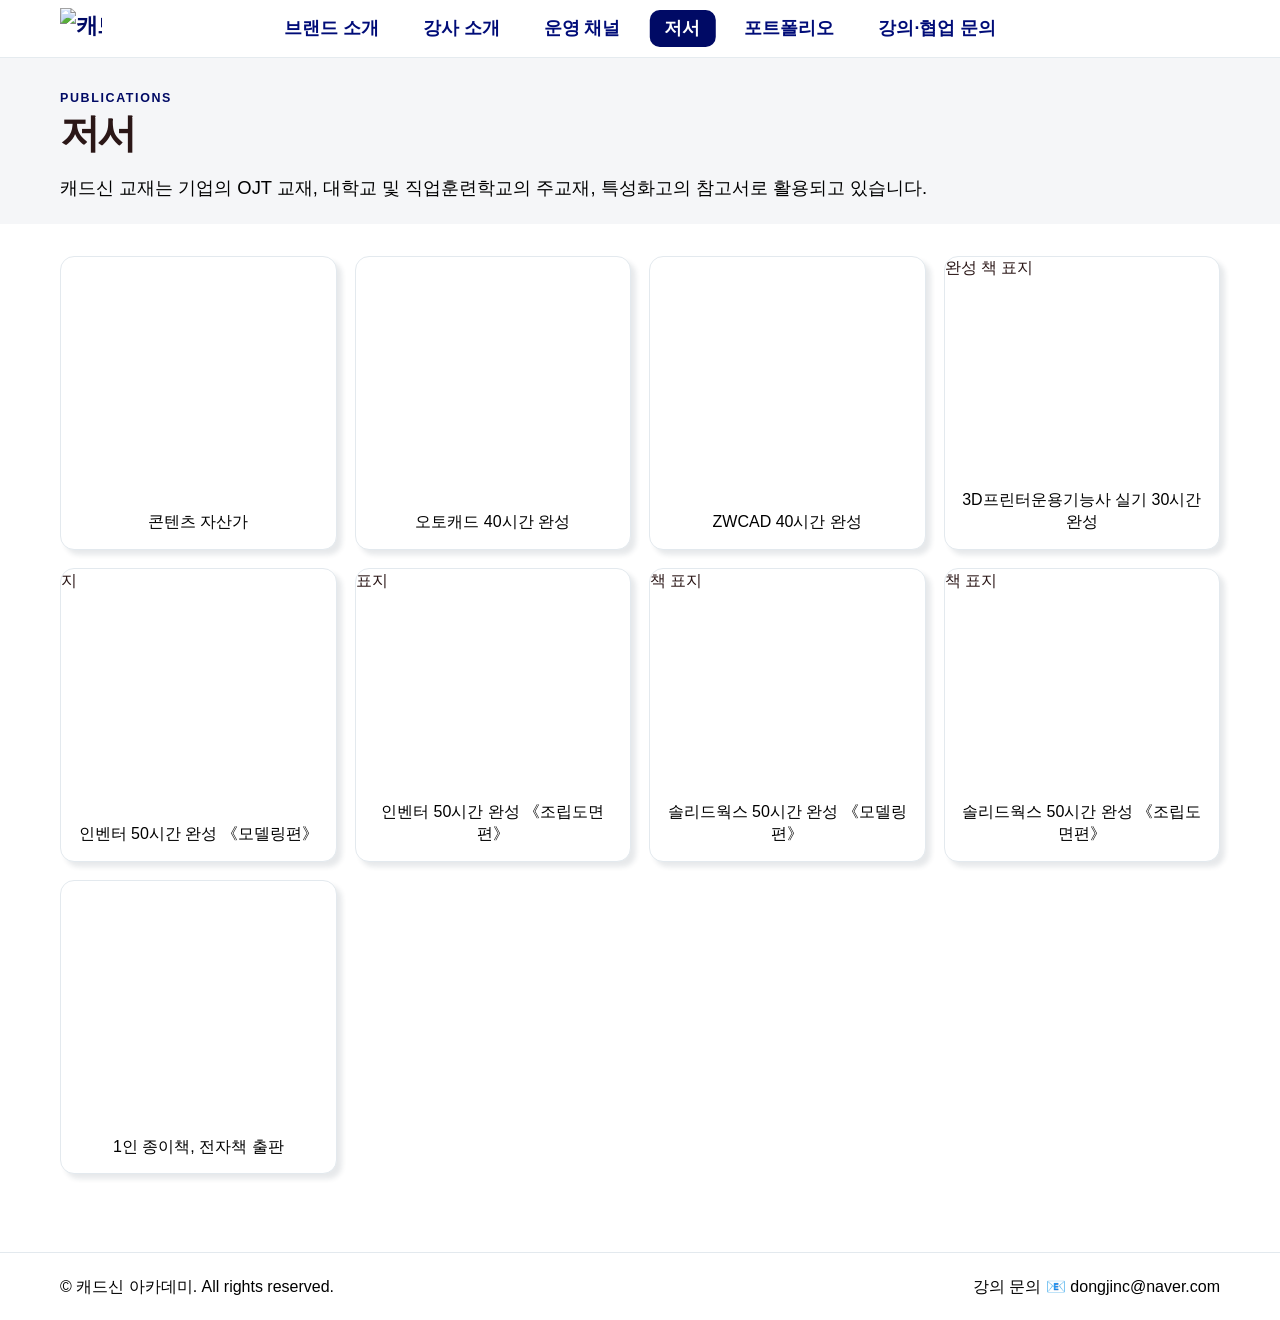
==== books.html @ bcdb4523 "Add files via upload" ====
<!doctype html>
<html lang="ko">
  <head>
    <meta charset="utf-8"><meta name="viewport" content="width=device-width,initial-scale=1">
    <title>
       저서 | 캐드신 
    </title>
    <link rel="icon" href="assets/logo.svg"><link rel="stylesheet" href="styles.css">
  </head>
  <body>
    <header class="site-header">
      <div class="container header-inner">
        <a class="brand" href="index.html">
          <img src="assets/logo.svg" alt="캐드신 로고">
        </a>
        <button class="menu-toggle" aria-expanded="false" aria-label="메뉴 열기">
           메뉴 
        </button>
        <nav class="nav">
          <a href="index.html">브랜드 소개</a>
          <a href="instructor.html">
             강사 소개 
          </a>
          <a href="channels.html">
             운영 채널 
          </a>
          <a href="books.html">
             저서 
          </a>
          <a href="portfolio.html">
             포트폴리오 
          </a>
          <a href="contact.html">
             강의·협업 문의 
          </a>
        </nav>
      </div>
    </header>
    <main>
      <section class="page-top">
        <div class="container">
          <div class="kicker">
             Publications 
          </div>
          <h1>
             저서 
          </h1>
          <p>
             캐드신 교재는 기업의 OJT 교재, 대학교 및 직업훈련학교의 주교재, 특성화고의 참고서로 활용되고 있습니다. 
          </p>
        </div>
      </section>
      <section class="section">
        <div class="container">
          <div class="book-grid">
            <a class="book-card" href="https://link.yes24.com/a/LdGPO1ipgz" target="_blank" rel="noopener">
              <img class="book-image" src="books/book1.png" alt="콘텐츠 자산가 책 표지">
              <h3>콘텐츠 자산가</h3>
            </a>
            <a class="book-card" href="https://link.yes24.com/a/LdTB989R7h" target="_blank" rel="noopener">
              <img class="book-image" src="books/book2.png" alt="오토캐드 40시간 완성 책 표지">
              <h3>오토캐드 40시간 완성</h3>
            </a>
            <a class="book-card" href="https://link.yes24.com/a/LdTB9xUsto" target="_blank" rel="noopener">
              <img class="book-image" src="books/book3.png" alt="ZWCAD 40시간 완성 책 표지">
              <h3>ZWCAD 40시간 완성</h3>
            </a>
            <a class="book-card" href="https://link.yes24.com/a/LdTB9X05ex" target="_blank" rel="noopener">
              <img class="book-image" src="books/book4.png" alt="3D프린터운용기능사 실기 30시간 완성 책 표지">
              <h3>3D프린터운용기능사 실기 30시간 완성</h3>
            </a>
            <a class="book-card" href="https://link.yes24.com/a/LdTB9MQ4Ir" target="_blank" rel="noopener">
              <img class="book-image" src="books/book5.png" alt="인벤터 50시간 완성 모델링편 책 표지">
              <h3>인벤터 50시간 완성 《모델링편》</h3>
            </a>
            <a class="book-card" href="https://link.yes24.com/a/LdTB9RqZu8" target="_blank" rel="noopener">
              <img class="book-image" src="books/book6.png" alt="인벤터 50시간 완성 조립도면편 책 표지">
              <h3>인벤터 50시간 완성 《조립도면편》</h3>
            </a>
            <a class="book-card" href="https://link.yes24.com/a/LdTB9CMUO9" target="_blank" rel="noopener">
              <img class="book-image" src="books/book7.png" alt="솔리드웍스 50시간 완성 모델링편 책 표지">
              <h3>솔리드웍스 50시간 완성 《모델링편》</h3>
            </a>
            <a class="book-card" href="https://link.yes24.com/a/LdTB9HObHC" target="_blank" rel="noopener">
              <img class="book-image" src="books/book8.png" alt="솔리드웍스 50시간 완성 조립도면편 책 표지">
              <h3>솔리드웍스 50시간 완성 《조립도면편》</h3>
            </a>            
            <a class="book-card" href="https://link.yes24.com/a/LdTBas09BA" target="_blank" rel="noopener">
              <img class="book-image" src="books/book9.png" alt="1인 종이책, 전자책 출판 책 표지">
              <h3>1인 종이책, 전자책 출판</h3>
            </a>
          </div>
        </div>
      </section>

    </main>
    <footer class="footer">
			<div class="container footer-inner">
				<span>© 캐드신 아카데미.  All rights reserved.</span>
				<span>강의 문의 📧 <a href="contact.html">dongjinc@naver.com</a></span>
			</div>
		</footer>
    <script src="script.js">
    </script>
  </body>
</html>
---- styles.css ----
@font-face {
  font-family: "Paperlogy";
  src: url("fonts/Paperlogy-5Medium.ttf") format("truetype");
  font-style: normal;
  font-weight: 500;
  font-display: swap;
}

@font-face {
  font-family: "Paperlogy";
  src: url("fonts/Paperlogy-7Bold.ttf") format("truetype");
  font-style: normal;
  font-weight: 800;
  font-display: swap;
}

:root {
  --blue: #000a65;
  --blue2: #273BF3;
  --blue3: #eaf1f7;
  --ink: #2b1717;
  --muted: #ff0000;
  --paper: #F5F6F8;
  --line: #e3e9ee;
  --white: #F5F6F8;
  --black: #000;
  --radius: 18px;
  --shadow: 0 12px 35px rgba(15,42,65,.08);
  --card-shadow: 5px 5px 5px rgba(20,40,60,.1); /* 카드 그림자 가로 0px, 세로 2px, 흐림 10px, 번짐 0px. 어두운 청회색 계열(20, 40, 60)을 8% 불투명도로 표시*/
  --portfolio-neon-shadow: 0 0 5px rgba(128,128,128,.2), 0 0 10px rgba(128,128,128,.2); /*포트폴리오 카드 네온 px를 키우면 넓어짐*/
  --portfolio-neon-shadow-hover: 0 0 7px rgba(128, 128, 128, 0.48), 0 0 20px rgba(128,128,128,.3);
  --page-section-gap: 32px; /* page-top과 section 사이 여백 */
  --content-gap: 18px; /* 소주제 및 카드 사이 공통 간격 */
  --book-card-aspect-ratio: 4.7 / 5; /*저서 카드 세로 비율*/
  --book-image-crop-top: 10%; /*저서 카드 이미지 자르기*/
  --book-image-crop-right: 0%;
  --book-image-crop-bottom: 0%;
  --book-image-crop-left: 0%;
  --book-title-font-size: 1rem; /*저서 카드 글자 크기*/
  --book-title-color: #000;
  --book-title-font-weight: 300;
  --book-title-top: auto; /*저서 카드 글자 위치*/
  --book-title-right: 0px;
  --book-title-bottom: 5px;
  --book-title-left: 0px;
}

* {
  box-sizing: border-box
}

html {
  scroll-behavior: smooth;
  scroll-padding-top: 95px
}

body {
  margin: 0;
  font-family: "Paperlogy", sans-serif;
  color: var(--ink);
  background: #fff;
  line-height: 1.7
  
}

a {
  color: inherit;
  text-decoration: none
}

img {
  display: block;
  max-width: 100%
}

button {
  font: inherit
}

.container {
  width: min(1160px,calc(100% - 40px));
  margin: auto
}

.site-header {
  position: sticky;
  top: 0;
  z-index: 100;
  background: rgba(255,255,255,.94);
  backdrop-filter: blur(14px);
  border-bottom: 1px solid rgba(227,233,238,.9)
}

.header-inner {
  height: 57px;
  display: flex;
  align-items: center;
  justify-content: space-between;
  gap: 28px;
  position: relative
}

.brand {
  display: flex;
  align-items: center;
  gap: 10px;
  font-weight: 850;
  letter-spacing: -.06em;
  font-size: 1.35rem;
  color: var(--blue);
  white-space: nowrap
}

.brand img {
  width: 42px;
  height: 42px;
  object-fit: contain
}

.nav {
  display: flex;
  align-items: center;
  /* 상단 메뉴 항목 사이 간격, clamp(최솟값, 기준값, 최댓값) */
  gap: clamp(14px,0vw,32px);
  position: absolute;
  left: 50%;
  transform: translateX(-50%)
}

.nav a {
  font-size: 1.10em;
  font-weight: 650;
  color: #000c78;
  white-space: nowrap;
  padding: 4px 15px;
  /* 상단 메뉴 버튼의 모서리 둥글기 */
  border-radius: 10px;
  transition: color .2s,background-color .2s
}

.nav a:hover {
  color: var(--blue);
  background: #eaf1f7
}

.nav a.active {
  color: #fff;
  background: var(--blue)
}

.menu-toggle {
  display: none;
  border: 1px solid var(--line);
  background: white;
  border-radius: 10px;
  padding: 8px 11px;
  color: var(--blue)
}

.menu-toggle[aria-expanded="true"] {
  border-color: var(--blue);
  background: var(--blue);
  color: #fff
}

main {
  min-height: 65vh
}

.hero {
  background-color: #f9fcff;
  background-image:
    linear-gradient(rgba(43,23,23,.06) 1px,transparent 1px),
    linear-gradient(90deg,rgba(43,23,23,.06) 1px,transparent 1px);
  background-size: 24px 24px;
  padding: 25px 0 25px;
  overflow: hidden
}

.hero-grid {
  display: grid;
  grid-template-columns: 0.2fr 0.8fr;
  gap: 80px;
  align-items: center
}

.hero-logo-wrap {
  position: relative;
  width: min(100%,400px);
  aspect-ratio: 1;
  isolation: isolate
}

.hero-logo-wrap::before {
  content: "";
  position: absolute;
  z-index: -1;
  inset: -2%;
  border-radius: 50%;
  background: rgb(255, 255, 255);
  filter: blur(20px);
  animation: hero-logo-glow 5s ease-in-out infinite
}

.hero-logo {
  position: relative;
  display: block;
  width: 100%;
  object-fit: contain;
  filter: drop-shadow(0 0 5px rgba(255, 255, 255, 0.38)) drop-shadow(0 8px 16px rgba(31,39,58,.14));
  transition: transform .25s ease, filter .25s ease
}

.hero-logo-wrap:hover .hero-logo {
  transform: translateY(-4px);
  filter: drop-shadow(0 0 5px rgba(0, 13, 255, 0.353)) drop-shadow(0 12px 20px rgba(31,39,58,.2))
}

@keyframes hero-logo-glow {
  0%, 100% { opacity: .6; transform: scale(.96) }
  50% { opacity: .95; transform: scale(1.06) }
}

@media (prefers-reduced-motion: reduce) {
  .hero-logo-wrap::before {
    animation: none
  }
  .hero-logo {
    transition: none
  }
}

.eyebrow {
  font-size: .78rem;
  text-transform: uppercase;
  letter-spacing: .15em;
  color: var(--blue);
  font-weight: 800
}

.hero h1 {
  font-size: clamp(2.7rem,3vw,5.4rem);
  letter-spacing: -.07em;
  line-height: 1.08;
  margin: 18px 0 24px
}

.hero h1 span {
  color: var(--blue)
}

.lead { /*브랜드소개 글*/
  font-size: 1.16rem;
  color: #000000;
  max-width: 1100px;
  margin: 0 0 10px;
}

.hero-actions {
  display: flex;
  flex-wrap: wrap;
  gap: 12px;
  margin-top: 30px
}

.btn {
  display: inline-flex;
  justify-content: center;
  align-items: center;
  gap: 8px;
  /* 강의·협업 문의 둥글기 */
  border-radius: 10px;
  padding: 5px 10px;
  font-weight: 750;
  border: 1px solid var(--blue);
  background: var(--blue);
  color: #fff;
  transition: transform .2s,background .2s
}

.btn:hover {
  transform: translateY(-2px);
  background:  #c80000;
}

.btn.secondary {
  background: transparent;
  color: var(--blue)
}

.hero-actions .btn {
  background: rgba(255, 255, 255, 0);
  color: #111;
  border-color: var(--blue)
}

.hero-actions .btn:hover {
  background: var(--blue);
  color: #fff
}

.hero-art {
  min-height: 330px;
  display: grid;
  place-items: center
}

.section {
  padding: 78px 0
}

.page-top + .section {
  padding-top: var(--page-section-gap)
}

.page-top + .section > .container > .content-section:first-child {
  padding-top: 0
}

.page-top + .section > .container > .content-section:first-child > .channel-group:first-child {
  margin-top: 0
}

.page-top + .section > .container > .content-section:first-child > .channel-group:first-child > .heading-accent {
  margin-top: 0
}

.section.soft {
  background: var(--paper)
}

.section-head {
  display: flex;
  justify-content: space-between;
  align-items: end;
  gap: 20px;
  margin-bottom: 32px
}

.section-head h1,.section-head h2 {
  font-size: clamp(2rem,4vw,3rem);
  letter-spacing: -.06em;
  line-height: 1.15;
  margin: 8px 0
}

.section-head p {
  color: var(--muted);
  max-width: 600px;
  margin: 0
}

.kicker { /*상단 메뉴 소개 문구*/
  font-size: .78rem;
  color: var(--blue);
  font-weight: 800;
  letter-spacing: .13em;
  text-transform: uppercase
}

.card {
  border: 1px solid var(--line);
  border-radius: var(--radius);
  background: white;
  overflow: hidden;
  box-shadow: var(--card-shadow)
}

.qualification-cards .card {
  transition: box-shadow .2s ease, border-color .2s ease
}

.qualification-cards .card {
  border-color: #e3e9ee;
  box-shadow: var(--card-shadow)
}

.card-body { 
  padding: 22px;
}

.card h3 { /*자격 내용1 */
  margin: 0 0 8px;
  font-size: 1.1rem;
  color: var(--blue);
}

.card h4 { /*자격 내용2 */
  margin: 0 0 8px;
  font-size: 1.1rem;
  color: var(--black);
  font-weight: 100
}

.qualification-cards .card h4 {
  white-space: nowrap
}

.qualification-cards .card h2.heading-accent {
  margin: 0 0 12px;
  font-size: 1.1rem;
  letter-spacing: -.04em
}

.muted {
  color: var(--muted)
}

.grid-2 {
  display: grid;
  grid-template-columns: repeat(2,minmax(0,1fr));
  gap: var(--content-gap)
}

.experience-grid {
  display: grid;
  grid-template-columns: repeat(2,minmax(0,1fr));
  gap: 32px
}

.experience-grid .content-section {
  min-width: 0
}

.experience-grid .card {
  box-shadow: var(--card-shadow)
}

.organization-list {
  display: grid;
  grid-template-columns: repeat(2,minmax(0,1fr));
  gap: 8px 16px; /*자격 카드 안쪽 단어 여백*/
  margin: 0;
  padding: 20px 0px 12px 30px; /*자격 카드 안쪽 여백 */
  list-style: none
}

.organization-list li {
  margin: 0 0 8px;
  overflow-wrap: anywhere;
  font-size: 1.1rem;
  color: var(--black);
  font-weight: 100
}

.credential-list > div {
  padding-top: 16px;
  border-top: 1px solid var(--line)
}

.credential-list h3 {
  margin: 0 0 6px;
  font-size: 1.1rem
}

.credential-list p {
  margin: 0
}

.grid-3 {
  display: grid;
  grid-template-columns: repeat(3,minmax(0,1fr));
  gap: var(--content-gap)
}

.grid-4 {
  display: grid;
  grid-template-columns: repeat(4,minmax(0,1fr));
  gap: var(--content-gap)
}

.profile-layout {
  display: grid;
  grid-template-columns: 350px 1fr;
  gap: 60px;
  align-items: start;
  margin: 0px 0px 0px 0px;
}

.profile-photo {
  width: 100%;
  aspect-ratio: 3/4;
  object-fit: cover;
  border-radius: 20px;
  background: var(--blue3);
}

.profile-info h1 {
  font-size: clamp(2.5rem,2.5vw,2.5rem);
  letter-spacing: 0px;
  line-height: 1;
  margin: 5px 0
}

.profile-info .role {
  font-size: 1.5rem;
  color: var(--blue);
  font-weight: 800;
  margin: 0px 0px -8px 0px;
}

.profile-info .role1 {
  font-size: 1.5rem;
  color: var(--blue);
  font-weight: 800;
  margin: 0px 0px -8px 0px;
}

.instructor-email {
  display: block;
  margin-top: 8px;
  color: var(--black);
  font-size: 1rem;
  font-weight: 400
}

.profile-info p {
  color: var(--muted)
}

.content-section {
  padding: 40px 0 0
}

.content-section h2 {
  font-size: 1.5rem;
  letter-spacing: -.04em;
  margin: 0 0 0px
}

.content-section h2.heading-accent { /*수상, 대외활동 제목*/
  position: relative;
  margin: 10px 0px 10px 0px; /*소주제 여백*/
  padding-left: 10px
}

.content-section h2.heading-accent::before {
  content: "";
  position: absolute;
  left: 0;
  top: 50%;
  width: 4px;
  height: 25px; /* 왼쪽 파란 선의 세로 길이 */
  background: var(--blue);
  transform: translateY(-50%)
}

.timeline {
  display: grid;
  gap: 0
}

.timeline-item {
  display: grid;
  grid-template-columns: 150px 1fr;
  gap: 10px;
  padding: 8px 0;
  border-bottom: 1px solid var(--line)
}

.timeline-item time { /*대외 활동 날짜*/
  color: var(--blue);
  font-weight: 750;
  font-size: 1.1rem;
}

.timeline-item p { /*대외 활동 내용*/
  color: var(--black);
  margin: 0px ;
  font-size: 1.1rem;
}

.simple-list {
  display: flex;
  flex-wrap: wrap;
  gap: 10px
}

.pill {
  border: 1px solid var(--line);
  padding: 8px 13px;
  border-radius: 999px;
  background: #fff;
  font-size: 1.1rem;
}

.award-image { /* 수상 이미지 스타일 */
  width: 100%;
  border-radius: 16px;
  margin-bottom: 18px
}

.award-table-wrap {
  overflow-x: auto
}

.award-table { /* 수상 표 스타일 */
  width: 100%;
  table-layout: fixed;
  border-collapse: collapse;
  background: white;
  border: 0
}

.award-table th,.award-table td {
  text-align: left;
  padding: 8px 16px 8px 40px; /* 수상 표의 셀 안쪽 여백 */
  border-bottom: 1px solid var(--line);
  vertical-align: top;
  font-size: 1.1rem; /* 수상일·수상명·시상내역 글자 크기 */
}
/* 수상 표의 열 너비 설정 */
.award-table th:nth-child(1),.award-table td:nth-child(1) {
  width: 20%
}

.award-table th:nth-child(2),.award-table td:nth-child(2) {
  width: 50%
}

.award-table th:nth-child(3),.award-table td:nth-child(3) {
  width: 26%
}

.award-table th {
  background: #edf3f8;
  color: var(--blue)
}

.award-table tbody tr:nth-child(even) {
  background: #f7f9fb
}

.award-table tr:last-child td {
  border-bottom: 0
}

.brand-intro {
  display: grid;
  grid-template-columns: 230px 1fr;
  gap: 32px;
  align-items: center
}

.brand-square {
  aspect-ratio: 1;
  width: 100%;
  border-radius: 22px;
  object-fit: cover;
  background: #eaf1f7
}

.prose p {
  margin: 0 0 15px;
  color: #526273
}

.channel-group {
  margin-top: 0
}

.content-section .channel-group > h2.heading-accent { /*h2소주제 여백*/
  margin: 50px 0px 10px 0px;
}

.link-grid {
  display: grid;
  grid-template-columns: repeat(4,minmax(0,1fr));
  gap: var(--content-gap)
}

.link-card,.course-card {
  border: 1px solid var(--line);
  border-radius: 13px;
  padding: 14px 16px;
  display: flex;
  justify-content: space-between;
  align-items: center;
  gap: 12px;
  background: #fff;
  color: var(--ink);
  font-family: inherit;
  font-size: 1rem;
  font-weight: 500;
  line-height: 1.4;
  box-shadow: var(--card-shadow);
  transition: border-color .2s,box-shadow .2s
}

.link-card:hover,.course-card:hover { /*카드에 마우스 올렸을 때*/  
  box-shadow: 0 0 10px rgba(39,59,243,.39),0 0 18px rgba(39,59,243,.212)
}

.link-card:focus-visible,.course-card:focus-visible {
  outline: 2px solid var(--blue2);
  outline-offset: 2px;
}

.card-thumbnail {
  display: block;
  flex: 0 0 55px;
  width: 55px;
  aspect-ratio: 1;
  object-fit: cover;
  border-radius: 8px;
  background: #eaf1f7
}

.link-card > span:first-of-type,.course-card h3 {
  flex: 1;
  min-width: 0
}

.link-card small {
  display: block;
  color: var(--muted);
  font-size: .78rem;
  overflow-wrap: anywhere
}

.link-card .arrow {
  color: var(--blue);
  font-size: 1.2rem
}

.course-grid,.book-grid {
  display: grid;
  grid-template-columns: repeat(4,minmax(0,1fr));
  gap: var(--content-gap)
}

.book-card,.course-card {
  min-width: 0
}

.book-card {
  position: relative;
  display: block;
  aspect-ratio: var(--book-card-aspect-ratio);
  overflow: hidden;
  border: 1px solid var(--line);
  border-radius: 14px;
  background: #fff;
  box-shadow: var(--card-shadow);
  transition: box-shadow .2s ease
}

.book-card:hover { /*저서 카드에 마우스 올렸을 때*/
  box-shadow: 0 0 10px rgba(39,59,243,.39),0 0 18px rgba(39,59,243,.212)
}

.book-card:focus-visible {
  outline: 2px solid var(--blue2);
  outline-offset: 2px
}

.book-image {
  display: block;
  position: absolute;
  top: calc(0% - var(--book-image-crop-top));
  left: calc(0% - var(--book-image-crop-left));
  width: calc(100% + var(--book-image-crop-left) + var(--book-image-crop-right));
  height: calc(100% + var(--book-image-crop-top) + var(--book-image-crop-bottom));
  object-fit: cover;
  object-position: center
}

.course-card::after {
  content: "→";
  flex: 0 0 auto;
  color: var(--blue);
  font-size: 1.2rem
}

.cover {
  aspect-ratio: 1/1;
  border-radius: 16px;
  background: linear-gradient(145deg,#eaf1f7,#d7e5f0);
  display: flex;
  flex-direction: column;
  justify-content: space-between;
  padding: 18px;
  color: var(--blue);
  position: relative;
  overflow: hidden;
  border: 1px solid #dce6ed;
  box-shadow: var(--card-shadow);
  transition: transform .25s,box-shadow .25s
}

.cover:after {
  content: "";
  position: absolute;
  width: 150px;
  height: 150px;
  border: 1px solid rgba(15,76,129,.18);
  border-radius: 50%;
  right: -50px;
  bottom: -55px
}

.cover:hover {
  transform: translateY(-4px);
  box-shadow: var(--shadow)
}

.cover .cover-label {
  font-size: .65rem;
  letter-spacing: .12em;
  font-weight: 850
}

.cover strong {
  font-size: clamp(1.05rem,1.6vw,1.5rem);
  letter-spacing: -.06em;
  line-height: 1.2;
  max-width: 95%;
  position: relative;
  z-index: 1
}

.cover .cover-sub {
  font-size: .75rem;
  color: #42617c;
  position: relative;
  z-index: 1
}

.book-card h3,.course-card h3 {
  font-size: 1rem;
  line-height: 1.4;
  margin: 12px 0 5px
}

.book-card h3 {
  position: absolute;
  z-index: 1;
  top: var(--book-title-top);
  right: var(--book-title-right);
  bottom: var(--book-title-bottom);
  left: var(--book-title-left);
  margin: 0;
  padding: 10px;
  background: transparent;
  color: var(--book-title-color);
  font-size: var(--book-title-font-size);
  font-weight: var(--book-title-font-weight);
  text-align: center
}

.course-card h3 {
  margin: 0;
  color: inherit;
  font: inherit
}

.book-card p,.course-card p {
  font-size: .82rem;
  color: var(--muted);
  margin: 0
}

.category-title {
  font-size: 1.25rem;
  letter-spacing: -.04em;
  margin: 34px 0 16px
}

.portfolio-model-grid {
  display: grid;
  grid-template-columns: repeat(2,minmax(0,1fr));
  gap: var(--content-gap)
}

.portfolio-model-card {
  min-width: 0
}

.portfolio-model-card h3 {
  margin: 0 0 10px;
  color: var(--blue);
  font-size: 1.05rem
}

.portfolio-model {
  height: 340px;
  background: #eef3f7;
  border-radius: 16px;
  overflow: hidden;
  border: 1px solid var(--line);
  position: relative;
  box-shadow: var(--portfolio-neon-shadow);
  transition: box-shadow .25s ease
}

.portfolio-model:hover {
  box-shadow: var(--portfolio-neon-shadow-hover)
}

.portfolio-model model-viewer {
  width: 100%;
  height: 100%;
  --poster-color: transparent;
  background: radial-gradient(ellipse at center,#fff,#e9f0f5)
}

.portfolio-model-poster {
  height: 100%;
  min-height: 0;
  border-radius: 0
}

.model-note {
  position: absolute;
  left: 50%;
  bottom: 16px;
  transform: translateX(-50%);
  width: fit-content;
  margin: 0;
  font-size: 1.1rem;
  color: var(--black);
  text-align: center;
  white-space: nowrap;
  pointer-events: none;
}

.video-grid {
  display: grid;
  grid-template-columns: repeat(2,minmax(0,1fr));
  align-items: start;
  gap: var(--content-gap);
  margin-top: 0px
}

.video-wrap {
  position: relative;
  padding-bottom: 56.25%;
  height: 0;
  border-radius: 20px;
  overflow: hidden;
  background: #101820;
  box-shadow: var(--portfolio-neon-shadow);
  transition: box-shadow .25s ease
}

.video-wrap:hover {
  box-shadow: var(--portfolio-neon-shadow-hover)
}

.video-wrap iframe {
  position: absolute;
  inset: 0;
  width: 100%;
  height: 100%;
  border: 0
}

.masonry {
  columns: 3 240px;
  column-gap: var(--content-gap)
}

.portfolio-gallery {
  display: grid;
  grid-template-columns: repeat(3,minmax(0,1fr));
  align-items: start;
  gap: var(--content-gap);
  margin-top: 0
}

.portfolio-gallery-item {
  position: relative;
  width: 100%;
  min-width: 0;
  margin: 0;
  border-radius: 16px;
  overflow: hidden;
  background: #e5edf3;
  box-shadow: var(--portfolio-neon-shadow);
  cursor: zoom-in;
  transition: transform .25s ease, box-shadow .25s ease
}

.portfolio-gallery-item:hover,
.portfolio-gallery-item:focus-visible {
  box-shadow: var(--portfolio-neon-shadow-hover)
}

.portfolio-gallery-item img {
  display: block;
  width: 100%;
  height: auto;
  transition: transform .25s ease
}

.portfolio-gallery-item::after {
  position: absolute;
  right: 0;
  bottom: 0;
  left: 0;
  height: 35%; /*포트폴리오 그라데이션 높이*/
  background: linear-gradient(transparent,rgba(0,0,0,.78));
  content: "";
  opacity: 0;
  pointer-events: none;
  transition: opacity .25s ease
}

.portfolio-gallery-caption {
  position: absolute;
  z-index: 1;
  right: 14px;
  bottom: 12px;
  left: 14px;
  color: #fff;
  font-size: .9rem;
  line-height: 1.4;
  opacity: 0;
  pointer-events: none;
  transform: translateY(6px);
  transition: opacity .25s ease, transform .25s ease
}

.portfolio-gallery-item:hover::after,
.portfolio-gallery-item:focus-visible::after,
.portfolio-gallery-item.is-enlarged::after {
  opacity: 1
}

.portfolio-gallery-item:hover .portfolio-gallery-caption,
.portfolio-gallery-item:focus-visible .portfolio-gallery-caption,
.portfolio-gallery-item.is-enlarged .portfolio-gallery-caption {
  opacity: 1;
  transform: translateY(0)
}

.portfolio-gallery-item.is-enlarged {
  position: relative;
  z-index: 2;
  cursor: zoom-out;
  transform: scale(1.5);
  transform-origin: center;
  box-shadow: var(--portfolio-neon-shadow-hover)
}

.portfolio-gallery-item:focus-visible {
  outline: 3px solid var(--blue2);
  outline-offset: 3px
}

.contact-panel {
  background: var(--blue);
  color: white;
  border-radius: 24px;
  padding: 15px 50px 20px 30px;
  display: grid;
  grid-template-columns: 1fr auto;
  align-items: center;
  gap: 30px
}

.contact-panel h1 {
  font-size: clamp(2.2rem,4vw,3.6rem);
  letter-spacing: -.06em;
  line-height: 1.15;
  margin: 12px 0
}

.contact-panel p {
  color: white;
  font-size: 1.1rem;  
  max-width: 700px
}

.contact-panel .btn { /*강의협업 문의 이메일버튼*/
  background: white;
  color: var(--blue);
  border-color: white;
  font-size: 1.5rem; 
  white-space: nowrap
}

.contact-panel .eyebrow {
  color: #c6dced
}

.footer {
  padding: 20px 0;
  border-top: 1px solid var(--line);
  color: var(--black);
  font-size: 1rem
}

.footer-inner {
  display: flex;
  justify-content: space-between;
  gap: 18px;
  flex-wrap: wrap
}

.notice {
  background: #fff7e8;
  border: 1px solid #f0dfba;
  border-radius: 12px;
  padding: 13px 16px;
  color: #745a26;
  font-size: .88rem
}

.empty-art {
  display: grid;
  place-items: center;
  text-align: center;
  color: var(--blue);
  font-weight: 850;
  letter-spacing: -.06em;
  background: linear-gradient(145deg,#eaf1f7,#d7e5f0);
  border-radius: 18px;
  padding: 20px;
  min-height: 180px
}

.empty-art span {
  font-size: 2.2rem
}

.page-top {
  /* 상단 메뉴 소개 여백 */
  padding: 30px 0px 20px 0px;
  background: var(--paper)
}

.page-top .kicker {
  margin-bottom: -10px; /* Instructor와 강사 소개 사이 간격 */
}

.page-top h1 {
  font-size: clamp(2.5rem,2.5vw,2.5rem);
  letter-spacing: -.07em;
  margin: 0 0 5px; /* 강사 소개와 설명 문장 사이 간격 */
}

.page-top p { /*상단 메뉴 소개글*/
  color: var(--black);
  max-width: 1000px;
  margin: 0; /* 설명 문장 바깥 여백 */
  font-size: 1.15rem;
}

.small-label {
  font-size: .75rem;
  font-weight: 800;
  color: var(--blue);
  letter-spacing: .1em;
  text-transform: uppercase
}

@media(max-width:900px) {
  .qualification-cards {
    grid-template-columns: 1fr
  }
  .experience-grid {
    grid-template-columns: 1fr;
    gap: 0
  }
  .hero-grid {
    grid-template-columns: 1fr;
    gap: 30px
  }
  .hero-art {
    min-height: 280px
  }
  .portfolio-model-grid {
    grid-template-columns: repeat(2,minmax(0,1fr))
  }
  .grid-4,.book-grid,.course-grid {
    grid-template-columns: repeat(3,minmax(0,1fr))
  }
  .course-grid {
    grid-template-columns: repeat(2,minmax(0,1fr))
  }
  .link-grid {
    grid-template-columns: repeat(2,minmax(0,1fr))
  }
  .profile-layout {
    grid-template-columns: 220px 1fr;
    gap: 10px
  }
  .nav {
    /* 태블릿 화면에서 메뉴 항목 사이 간격 */
    gap: 14px
  }
  .nav a {
    font-size: 1rem
  }
  .contact-panel {
    grid-template-columns: 1fr
  }
  .contact-panel .btn {
    justify-self: start
  }
}

@media(max-width:680px) {
  .video-grid {
    grid-template-columns: 1fr
  }
  .container {
    width: min(100% - 30px,1160px)
  }
  .header-inner {
    height: 68px
  }
  .brand {
    font-size: 1.2rem
  }
  .brand img {
    width: 36px;
    height: 36px
  }
  .menu-toggle {
    display: block
  }
  .nav {
    display: none;
    position: absolute;
    top: 68px;
    left: 0;
    right: 0;
    transform: none;
    background: white;
    border-bottom: 1px solid var(--line);
    padding: 14px 20px 20px;
    flex-direction: column;
    align-items: stretch;
    gap: 0
  }
  .nav.open {
    display: flex
  }
  .nav a {
    padding: 12px 0;
    border-bottom: 1px solid #f0f3f5;
    font-size: 1rem
  }
  .nav a:last-child {
    border: 0
  }
  .hero {
    padding: 58px 0 50px
  }
  .hero-art {
    min-height: 250px;
    padding: 0
  }
  .section {
    padding: 54px 0 /* 섹션 안쪽의 위아래 여백 */
  }
  .section-head {
    display: block
  }
  .section-head p {
    margin-top: 12px /* 섹션 바깥쪽의 제목과 설명 문장 사이 간격 */
  }
  .grid-2,.grid-3 {
    grid-template-columns: 1fr
  }
  .qualification-cards .card-body {
    padding: 14px
  }
  .qualification-cards .card h4 {
    font-size: .7rem
  }
  .grid-4,.book-grid,.course-grid {
    grid-template-columns: repeat(2,minmax(0,1fr));
    gap: var(--content-gap)
  }
  .course-grid {
    grid-template-columns: 1fr;
    gap: var(--content-gap)
  }
  .profile-layout {
    grid-template-columns: 1fr
  }
  .profile-photo {
    max-width: 250px;
    aspect-ratio: 3/4
  }
  .brand-intro {
    grid-template-columns: 1fr;
    gap: 20px
  }
  .brand-square {
    max-width: 190px
  }
  .timeline-item { /*대외 활동*/
    grid-template-columns: 1fr;
    gap: 3px;
  }
  .award-table th,.award-table td {
    padding: 10px 9px
  }
  .link-grid {
    grid-template-columns: 1fr
  }
  .portfolio-model-grid {
    grid-template-columns: 1fr
  }
  .portfolio-model {
    height: 320px
  }
  .masonry {
    columns: 2 140px;
    column-gap: var(--content-gap)
  }
  .portfolio-gallery {
    grid-template-columns: repeat(2,minmax(0,1fr))
  }
  .page-top {
    padding: 42px 0 28px
  }
  .cover {
    padding: 14px
  }
  .cover strong {
    font-size: 1.1rem
  }
  .footer-inner {
    display: block
  }
  .footer-inner span {
    display: block;
    margin: 4px 0
  }
}

@media(max-width:380px) {
  .grid-4,.book-grid,.course-grid {
    grid-template-columns: 1fr 1fr
  }
  .cover strong {
    font-size: 1rem
  }
  .masonry {
    columns: 1
  }
  .portfolio-gallery {
    grid-template-columns: 1fr
  }
}
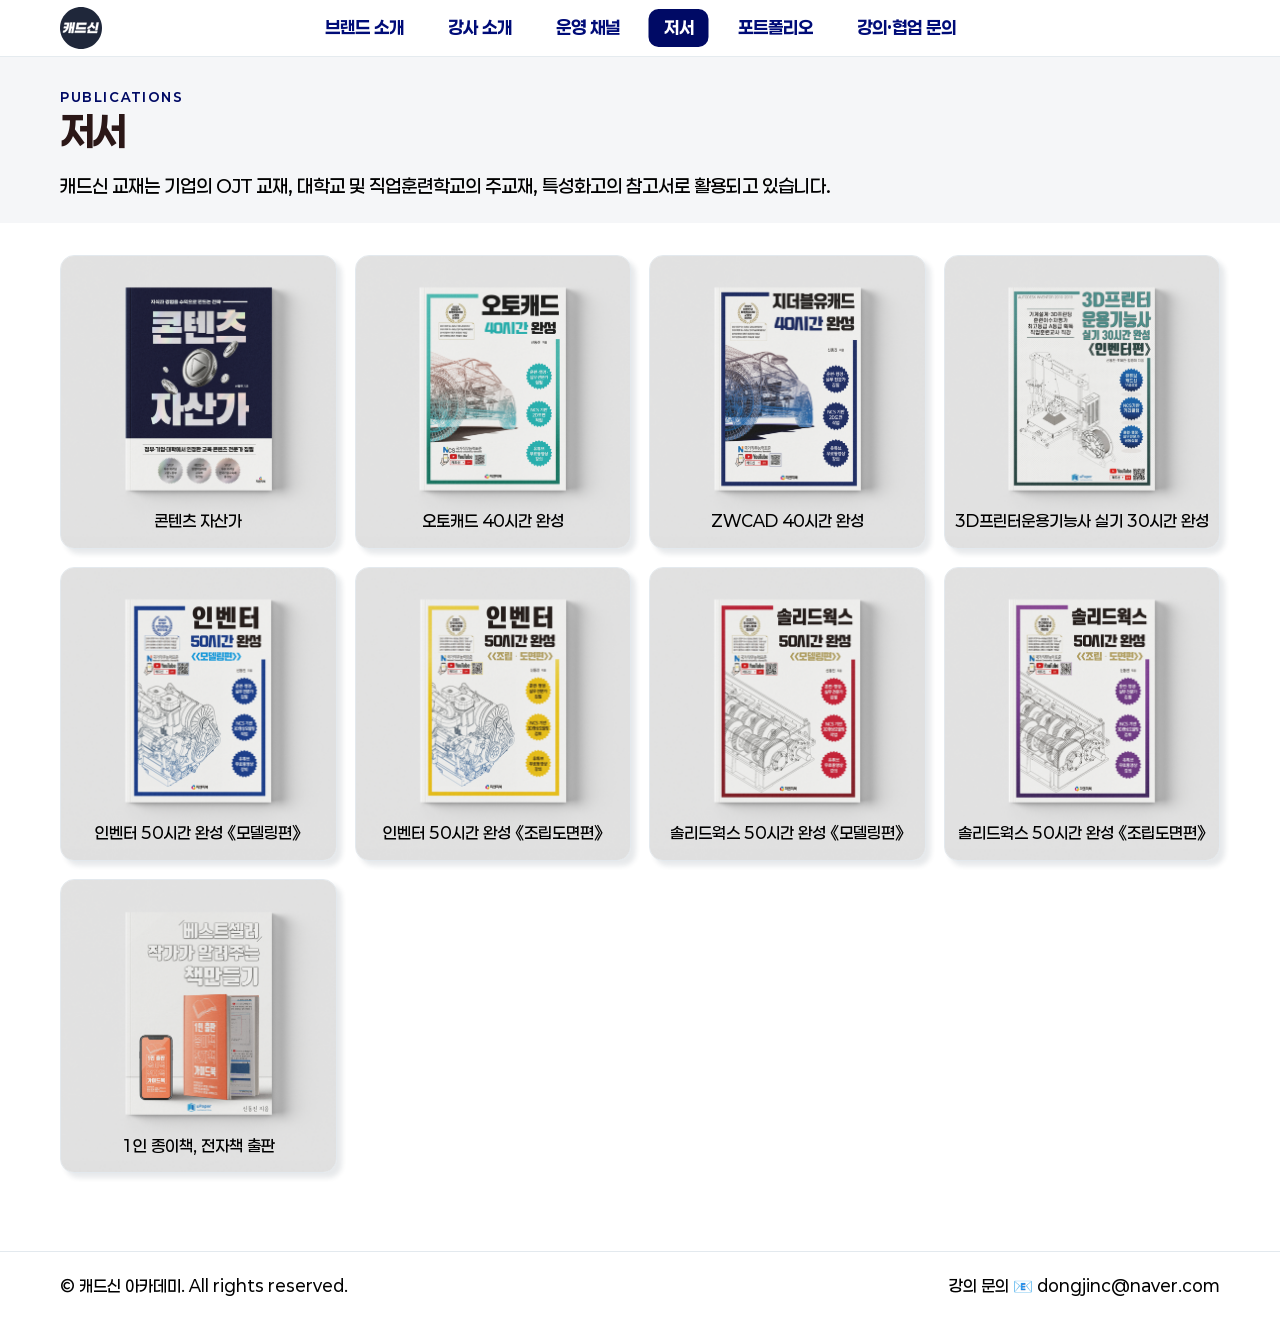
==== commit dec11ec2: "Add files via upload" ====
--- a/books.html
+++ b/books.html
@@ -6,6 +6,17 @@
        저서 | 캐드신 
     </title>
     <link rel="icon" href="assets/logo.svg"><link rel="stylesheet" href="styles.css">
+
+    <!-- Google tag (gtag.js) -->
+    <script async src="https://www.googletagmanager.com/gtag/js?id=G-XTVLH3ZSW7"></script>
+    <script>
+      window.dataLayer = window.dataLayer || [];
+      function gtag(){dataLayer.push(arguments);}
+      gtag('js', new Date());
+
+      gtag('config', 'G-XTVLH3ZSW7');
+    </script>
+    
   </head>
   <body>
     <header class="site-header">
--- a/styles.css
+++ b/styles.css
@@ -36,9 +36,18 @@
   --book-image-crop-right: 0%;
   --book-image-crop-bottom: 0%;
   --book-image-crop-left: 0%;
+  --book-image-mobile-aspect-ratio: 1 / 0.8; /*모바일 저서 이미지 비율*/
+  --book-image-mobile-crop-top: 0%; /*모바일 이미지 위쪽 자르기*/
+  --book-image-mobile-crop-right: 0%; /*모바일 이미지 오른쪽 자르기*/
+  --book-image-mobile-crop-bottom: 0%; /*모바일 이미지 아래쪽 자르기*/
+  --book-image-mobile-crop-left: 0%; /*모바일 이미지 왼쪽 자르기*/
+  --book-image-mobile-scale: 1.3; /*모바일 저서 이미지 확대 배율*/
+  --book-image-mobile-offset: -1%; /*모바일 저서 이미지 세로 위치*/
+  --book-title-mobile-bottom-space: 8px; /*모바일 책 제목 아래 여백*/
   --book-title-font-size: 1rem; /*저서 카드 글자 크기*/
+  --book-title-mobile-font-size: .9rem; /*모바일 저서 제목 글자 크기*/
   --book-title-color: #000;
-  --book-title-font-weight: 300;
+  --book-title-font-weight: 500;
   --book-title-top: auto; /*저서 카드 글자 위치*/
   --book-title-right: 0px;
   --book-title-bottom: 5px;
@@ -91,8 +100,8 @@
   border-bottom: 1px solid rgba(227,233,238,.9)
 }
 
-.header-inner {
-  height: 57px;
+.header-inner { /*상단 로고, 메뉴*/
+  height: 56px; /*높이*/
   display: flex;
   align-items: center;
   justify-content: space-between;
@@ -440,7 +449,7 @@
   overflow-wrap: anywhere;
   font-size: 1.1rem;
   color: var(--black);
-  font-weight: 100
+  font-weight: 500
 }
 
 .credential-list > div {
@@ -582,6 +591,10 @@
   border-radius: 999px;
   background: #fff;
   font-size: 1.1rem;
+}
+
+.award-picture {
+  display: block
 }
 
 .award-image { /* 수상 이미지 스타일 */
@@ -1048,18 +1061,18 @@
   outline-offset: 3px
 }
 
-.contact-panel {
+.contact-panel { /*PC 화면에서 강의·협업 문의 패널*/
   background: var(--blue);
   color: white;
   border-radius: 24px;
-  padding: 15px 50px 20px 30px;
+  padding: 15px 30px 10px 30px;
   display: grid;
   grid-template-columns: 1fr auto;
   align-items: center;
   gap: 30px
 }
 
-.contact-panel h1 {
+.contact-panel h1 { 
   font-size: clamp(2.2rem,4vw,3.6rem);
   letter-spacing: -.06em;
   line-height: 1.15;
@@ -1068,6 +1081,7 @@
 
 .contact-panel p {
   color: white;
+  
   font-size: 1.1rem;  
   max-width: 700px
 }
@@ -1076,7 +1090,7 @@
   background: white;
   color: var(--blue);
   border-color: white;
-  font-size: 1.5rem; 
+  font-size: 1.4rem; 
   white-space: nowrap
 }
 
@@ -1191,7 +1205,8 @@
     gap: 14px
   }
   .nav a {
-    font-size: 1rem
+    padding: 6px 10px; /* 위아래 / 좌우 안쪽 여백 */
+  font-size: 0.9rem; /* 글자 크기 */
   }
   .contact-panel {
     grid-template-columns: 1fr
@@ -1209,28 +1224,33 @@
     width: min(100% - 30px,1160px)
   }
   .header-inner {
-    height: 68px
+    height: 50px
   }
   .brand {
     font-size: 1.2rem
   }
-  .brand img {
-    width: 36px;
-    height: 36px
+  .brand img { /*모바일 상단 로고 이미지 크기*/
+    width: 32px;
+    height: 32px
   }
   .menu-toggle {
-    display: block
-  }
-  .nav {
+    display: block;
+    padding: 5px 8px;
+    font-size: .85rem /*상단 메뉴 버튼 글자 크기*/
+  }
+  .nav { /* 모바일 화면에서 메뉴 항목 */
     display: none;
     position: absolute;
-    top: 68px;
-    left: 0;
+    top: 50px;
+    left: 60%;
     right: 0;
+    box-sizing: border-box;
     transform: none;
     background: white;
-    border-bottom: 1px solid var(--line);
-    padding: 14px 20px 20px;
+    border: 1px solid #cbd5df;
+    border-radius: 12px; /* 숫자를 키우면 더 둥글게 */
+    box-shadow: 0 4px 12px rgba(20, 40, 60, .12);
+    padding: 0px 0px 0px 0px;
     flex-direction: column;
     align-items: stretch;
     gap: 0
@@ -1239,20 +1259,37 @@
     display: flex
   }
   .nav a {
-    padding: 12px 0;
-    border-bottom: 1px solid #f0f3f5;
-    font-size: 1rem
+    width: 100%;
+    box-sizing: border-box;
+    padding: 5px 0;
+    border-radius: 0px; /* 숫자를 키우면 더 둥글게 */
+    font-size: 1rem;
+    text-align: center
   }
   .nav a:last-child {
     border: 0
   }
   .hero {
     padding: 58px 0 50px
+  }
+  .contact-panel {
+    padding: 10px 70px 20px 20px;
+  }
+  .contact-panel > div {
+    min-width: 0
+  }
+  .contact-panel p {
+    max-width: 100%;
+    overflow-wrap: anywhere;
+    padding-right: 20px
   }
   .hero-art {
     min-height: 250px;
     padding: 0
   }
+  .hero-logo-wrap {
+    width: clamp(160px,55vw,250px)
+  }
   .section {
     padding: 54px 0 /* 섹션 안쪽의 위아래 여백 */
   }
@@ -1275,6 +1312,35 @@
     grid-template-columns: repeat(2,minmax(0,1fr));
     gap: var(--content-gap)
   }
+  .book-card h3 { /*모바일 저서 문자 */
+    position: relative;
+    inset: auto;
+    padding: 8px 6px var(--book-title-mobile-bottom-space);
+    font-size: var(--book-title-mobile-font-size);
+    line-height: 1.3;
+    overflow-wrap: anywhere;
+    background: white;
+  }
+  .book-card {
+    aspect-ratio: auto
+  }
+  .book-image {
+    position: relative;
+    top: auto;
+    left: auto;
+    width: 100%;
+    height: auto;
+    aspect-ratio: var(--book-image-mobile-aspect-ratio);
+    object-fit: cover;
+    clip-path: inset(
+      var(--book-image-mobile-crop-top)
+      var(--book-image-mobile-crop-right)
+      var(--book-image-mobile-crop-bottom)
+      var(--book-image-mobile-crop-left)
+    );
+    transform: translateY(var(--book-image-mobile-offset)) scale(var(--book-image-mobile-scale));
+    transform-origin: center
+  }
   .course-grid {
     grid-template-columns: 1fr;
     gap: var(--content-gap)
@@ -1300,6 +1366,10 @@
   .award-table th,.award-table td {
     padding: 10px 9px
   }
+  .award-table td:first-child {
+    white-space: normal;
+    overflow-wrap: anywhere
+  }
   .link-grid {
     grid-template-columns: 1fr
   }
@@ -1316,6 +1386,11 @@
   .portfolio-gallery {
     grid-template-columns: repeat(2,minmax(0,1fr))
   }
+  .portfolio-gallery-item,
+  .portfolio-gallery-item.is-enlarged {
+    transform: none;
+    cursor: default
+  }
   .page-top {
     padding: 42px 0 28px
   }
